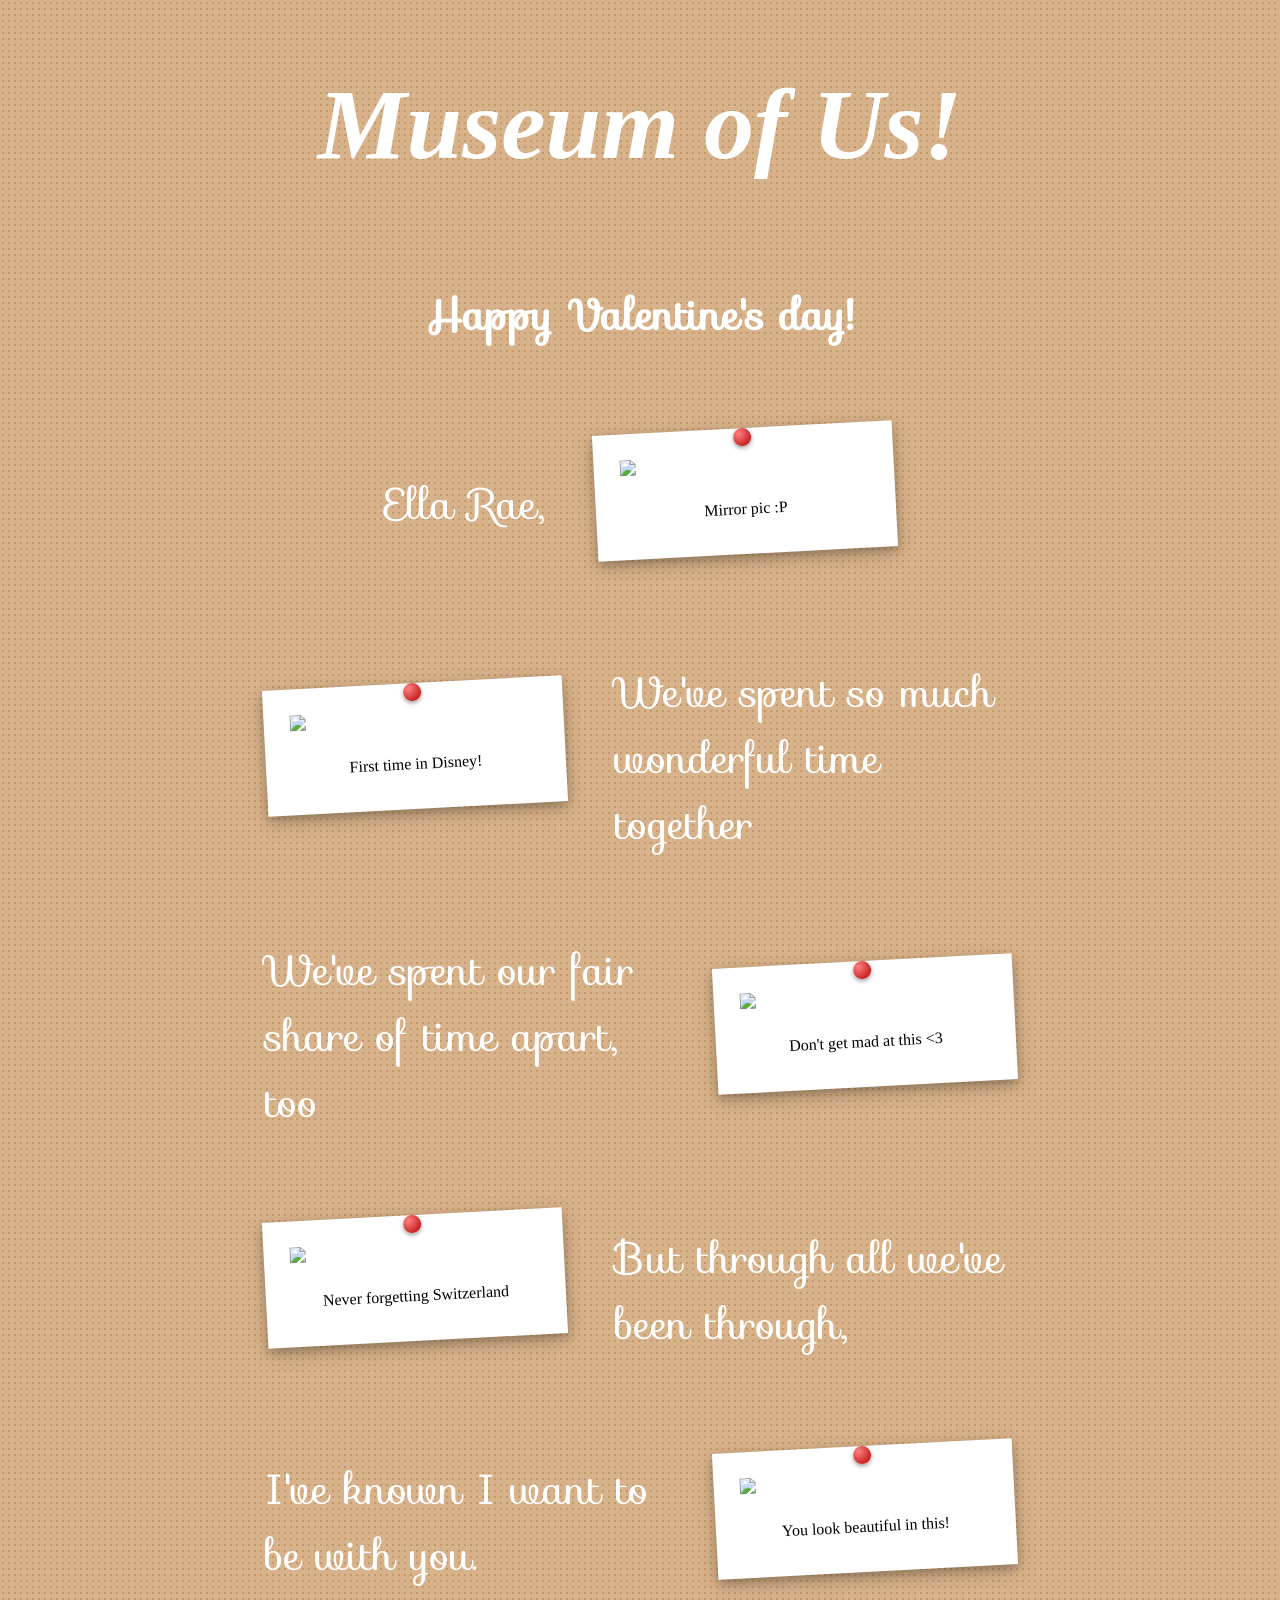
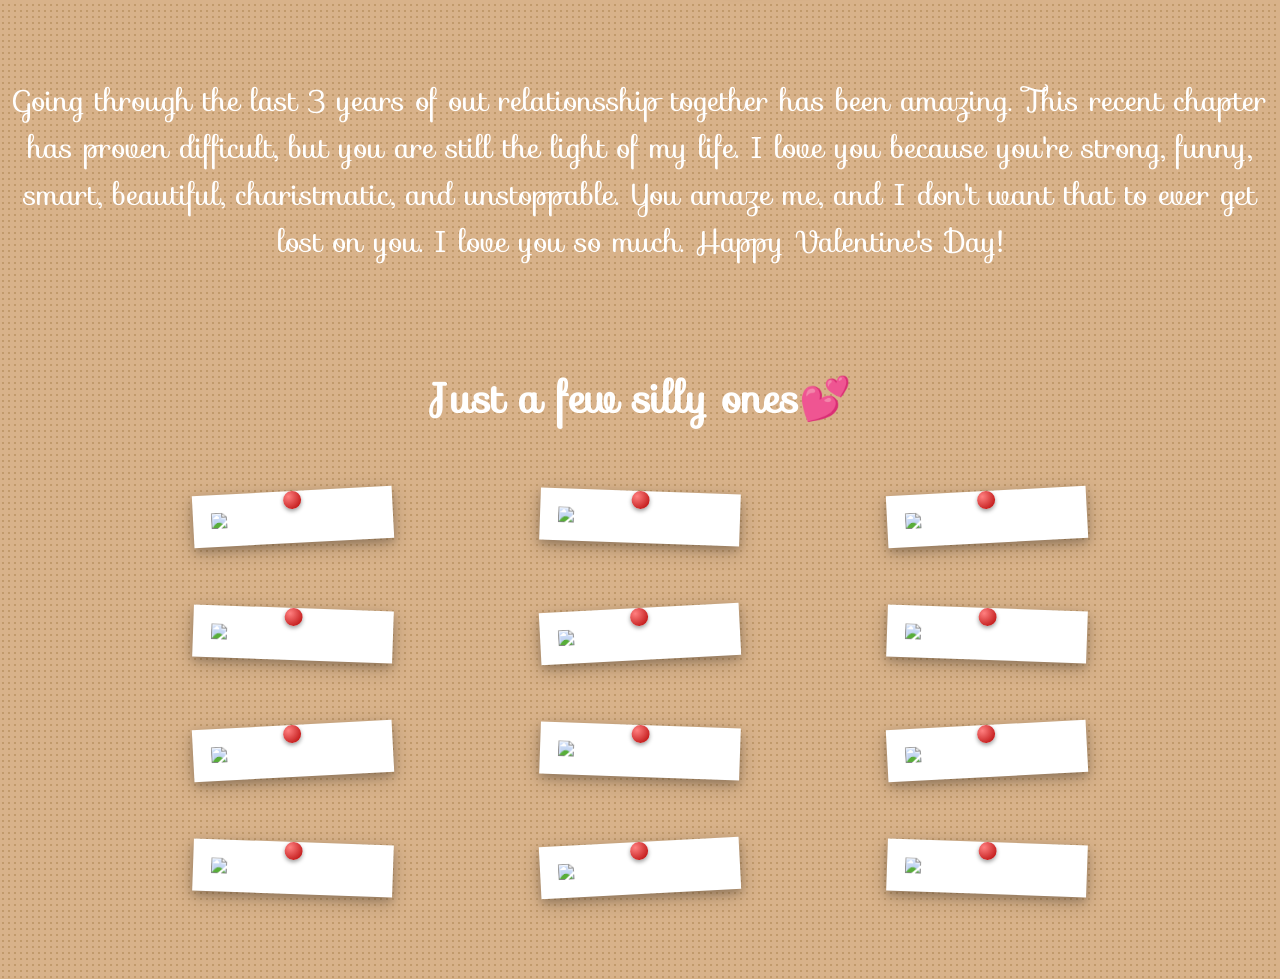
==== Love.html @ 30f67781 "Add files via upload" ====
<!DOCTYPE html>
<html lang="en">
<head>
    <meta charset="UTF-8">
    <title>Happy Valentine's Day!</title>
    <link rel="stylesheet" href="Love.css">
    <link rel="stylesheet" href="https://fonts.googleapis.com/css?family=Sofia">
</head>
<body>
    <h1>Museum of Us!</h1>

    <h2 class="gallery-title">
        Happy Valentine's day!
    </h2>


<div class="row right">
  <div class="polaroid">
    <img src="/Users/karleaugustine/Documents/CSU/Fall D 2025/CSC450/VSCode/Website for Ella/images/FE648D5F-FF96-4339-B266-048A8FA4B8FD_1_201_a.jpeg">
    <div class="container">
      <p>Mirror pic :P</p>
    </div>
  </div>

  <div class="text">
    Ella Rae,
  </div>
</div>

<div class="row left">
  <div class="polaroid">
    <img src="/Users/karleaugustine/Documents/CSU/Fall D 2025/CSC450/VSCode/Website for Ella/images/A79AAF36-A0E9-4FE6-902E-DC66E10CE543.jpeg">
    <div class="container">
      <p>First time in Disney!</p>
    </div>
  </div>

  <div class="text">
    We've spent so much wonderful time together
  </div>
</div>

<div class="row right">
  <div class="polaroid">
    <img src="/Users/karleaugustine/Documents/CSU/Fall D 2025/CSC450/VSCode/Website for Ella/images/ellaft.jpeg">
    <div class="container">
      <p>Don't get mad at this <3</p>
    </div>
  </div>

  <div class="text">
    We've spent our fair share of time apart, too
  </div>
</div>

<div class="row left">
  <div class="polaroid">
    <img src="/Users/karleaugustine/Documents/CSU/Fall D 2025/CSC450/VSCode/Website for Ella/images/IMG_7657.jpeg">
    <div class="container">
      <p>Never forgetting Switzerland</p>
    </div>
  </div>

  <div class="text">
    But through all we've been through,
  </div>
</div>

<div class="row right">
  <div class="polaroid">
    <img src="/Users/karleaugustine/Documents/CSU/Fall D 2025/CSC450/VSCode/Website for Ella/images/IMG_7672.jpeg">
    <div class="container">
      <p>You look beautiful in this!</p>
    </div>
  </div>

  <div class="text">
    I've known I want to be with you.
  </div>
</div>

<p class = "heartfeltMessage">
    Going through the last 3 years of out relationsship together has been amazing. This recent chapter has proven difficult, but you are still the light of my life. I love you because you're strong, funny, smart, beautiful, charistmatic, and unstoppable. You amaze me, and I don't want that to ever get lost on you. I love you so much. Happy Valentine's Day!
</p1>

<h2 class="gallery-title">Just a few silly ones💕</h2>

<div class="polaroid-grid">
  <div class="polaroid">
    <img src="/Users/karleaugustine/Documents/CSU/Fall D 2025/CSC450/VSCode/Website for Ella/images/0C4DFBE9-C5E0-4404-B04A-B69EA50B0DDC.jpeg">
  </div>
  <div class="polaroid">
    <img src="/Users/karleaugustine/Documents/CSU/Fall D 2025/CSC450/VSCode/Website for Ella/images/9ADC3E48-E852-45F6-AC04-B742553343AC_1_201_a.jpeg">
  </div>
  <div class="polaroid">
    <img src="/Users/karleaugustine/Documents/CSU/Fall D 2025/CSC450/VSCode/Website for Ella/images/9FDC1A21-2BAB-4E47-A02D-D4B5FC3E8DA6.jpeg">
  </div>
  <div class="polaroid">
    <img src="/Users/karleaugustine/Documents/CSU/Fall D 2025/CSC450/VSCode/Website for Ella/images/840967DE-530D-4FD6-8E19-C689F5546C60.jpeg">
  </div>
  <div class="polaroid">
    <img src="/Users/karleaugustine/Documents/CSU/Fall D 2025/CSC450/VSCode/Website for Ella/images/6928500D-A2A8-42E8-9A0B-D8FB3236AA26_4_5005_c.jpeg">
  </div>
  <div class="polaroid">
    <img src="/Users/karleaugustine/Documents/CSU/Fall D 2025/CSC450/VSCode/Website for Ella/images/A0D3555D-60BD-44D2-830A-140F1077F35B.jpeg">
  </div>
  <div class="polaroid">
    <img src="/Users/karleaugustine/Documents/CSU/Fall D 2025/CSC450/VSCode/Website for Ella/images/B34D8E74-71FD-46D0-9D19-577A5DF55568.jpeg">
  </div>
  <div class="polaroid">
    <img src="/Users/karleaugustine/Documents/CSU/Fall D 2025/CSC450/VSCode/Website for Ella/images/D10C3EE1-E97E-4730-89FC-90CFB016E3D3.jpeg">
  </div>
  <div class="polaroid">
    <img src="/Users/karleaugustine/Documents/CSU/Fall D 2025/CSC450/VSCode/Website for Ella/images/F98C5DC7-B96E-4959-8698-88F04F122800.jpeg">
  </div>
  <div class="polaroid">
    <img src="/Users/karleaugustine/Documents/CSU/Fall D 2025/CSC450/VSCode/Website for Ella/images/lp_image.jpeg">
  </div>
  <div class="polaroid">
    <img src="/Users/karleaugustine/Documents/CSU/Fall D 2025/CSC450/VSCode/Website for Ella/images/IMG_8205.jpeg">
  </div>
  <div class="polaroid">
    <img src="/Users/karleaugustine/Documents/CSU/Fall D 2025/CSC450/VSCode/Website for Ella/images/IMG_8207.jpeg">
  </div>
</div>


</body>
</html>
---- Love.css ----
h1 {
    color: white;
    font-style: italic;
    font-family: cursive;
    font-size: 100px;
    text-align: center;
}

.heartfeltMessage {
    color: white;
    font-family: "sofia";
    font-size: 30px;
    text-align: center;
}

.text {
  color: white;
  font-family: "Sofia";
  font-size: 42px;
  max-width: 400px;
}

.row {
  display: flex;
  align-items: center;
  justify-content: center;
  gap: 50px;
  margin: 80px 0;
}

.row.right {
  flex-direction: row-reverse;
}

body {
  background-color: #d8b28a;
  background-image: radial-gradient(#c19a6b 1px, transparent 1px);
  background-size: 6px 6px;
}


.polaroid {
  width: 300px;
  background-color: white;
  padding: 20px;
  padding-bottom: 20px; /* thicker bottom like real polaroid */
  box-shadow: 0 4px 8px rgba(0,0,0,0.2), 0 6px 20px rgba(0,0,0,0.19);
  margin-bottom: 25px;
  box-sizing: border-box;
  position: relative;
}

/* Red push pin */
.polaroid::before {
  content: "";
  width: 18px;
  height: 18px;
  background: radial-gradient(circle at 30% 30%, #ff8080, #b30000);
  border-radius: 50%;
  position: absolute;
  top: 0px;
  left: 50%;
  transform: translateX(-50%);
  box-shadow: 0 2px 4px rgba(0,0,0,0.4);
}

/* Tilt variation */
.polaroid:nth-child(odd) {
  transform: rotate(-3deg);
}

.polaroid:nth-child(even) {
  transform: rotate(2deg);
}

/* Image centered with even frame */
.polaroid img {
  width: 100%;
  display: block;
  border: 6px solid white; /* ensures equal left/right frame */
  box-sizing: border-box;
  margin: 0 auto;
}

/* Caption */
.container {
  text-align: center;
  padding-top: 8px;

}

.gallery-title {
  text-align: center;
  color: white;
  font-family: "Sofia";
  font-size: 42px;
  margin-top: 100px;
}

.polaroid-grid {
  display: grid;
  grid-template-columns: repeat(3, 1fr);
  gap: 40px;
  max-width: 1000px;
  margin: 60px auto;
  justify-items: center;
}

.polaroid-grid .polaroid {
  width: 200px;
  padding: 12px;
}
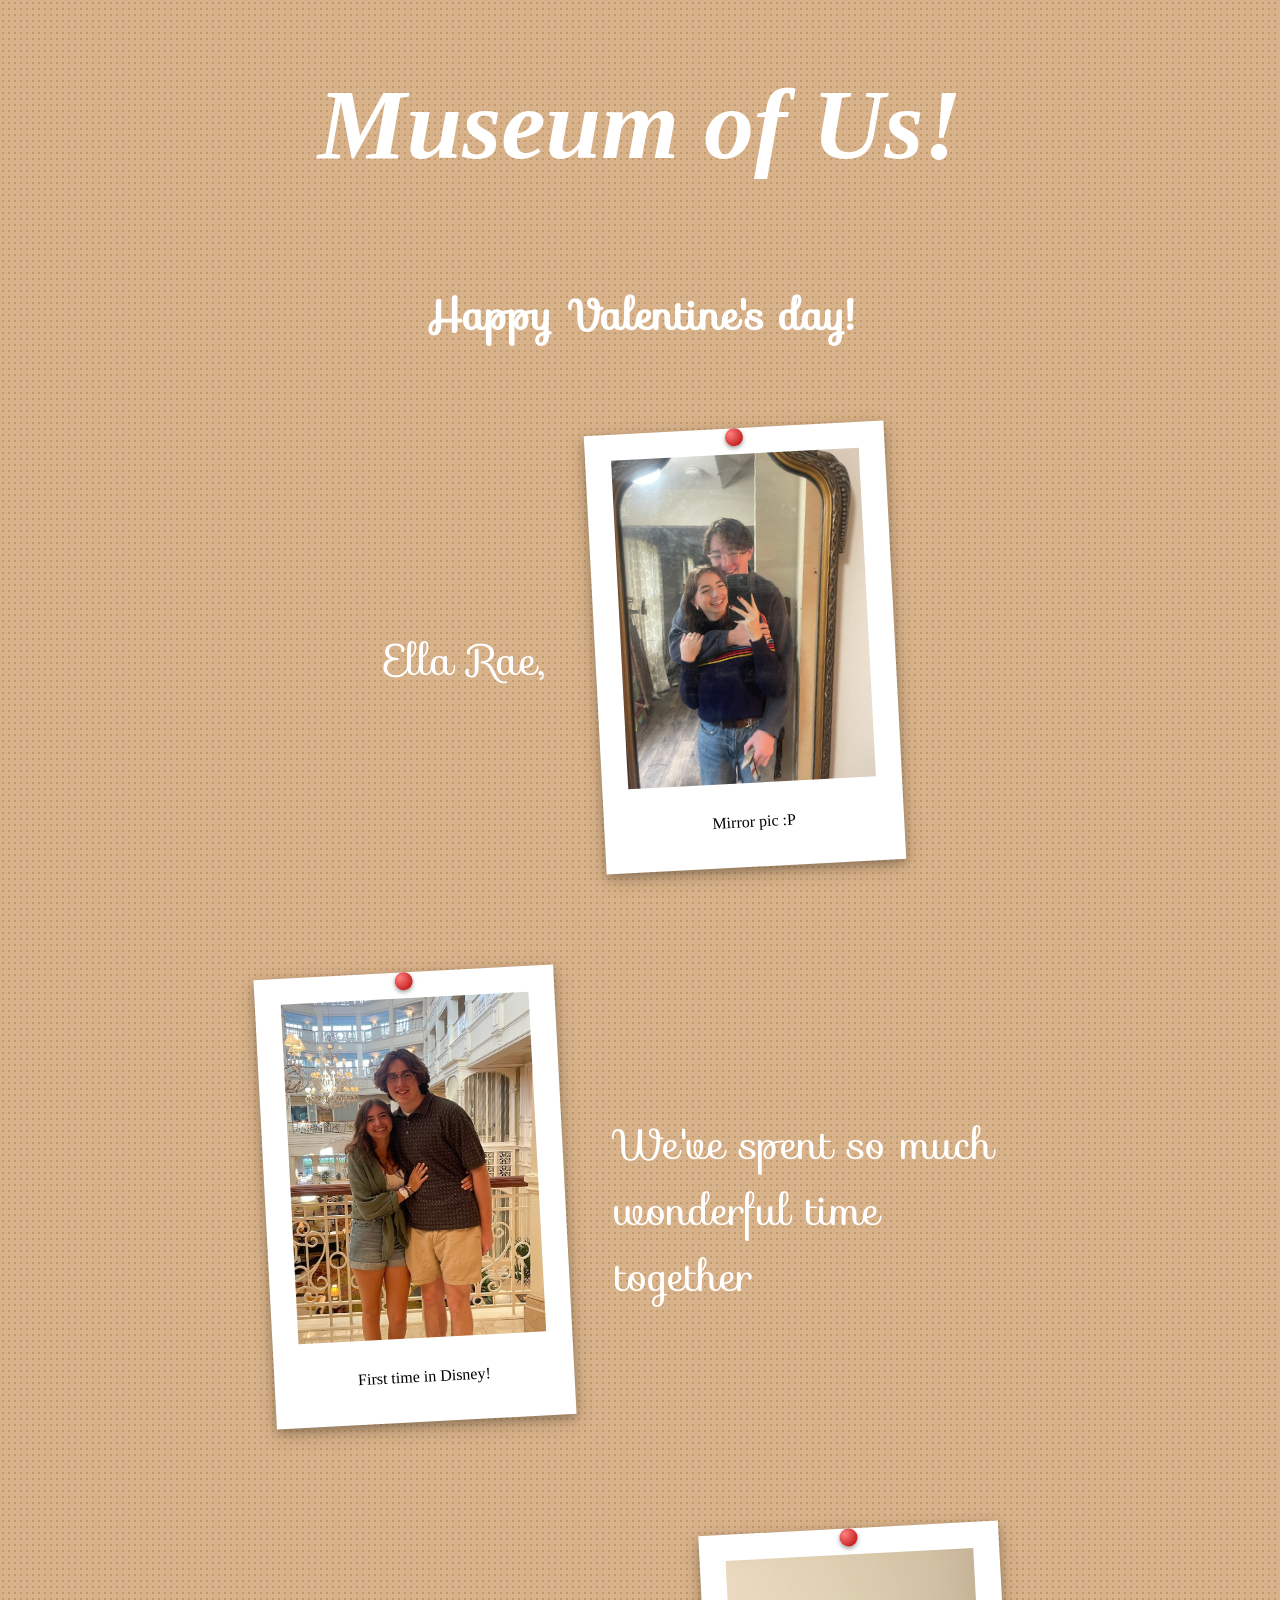
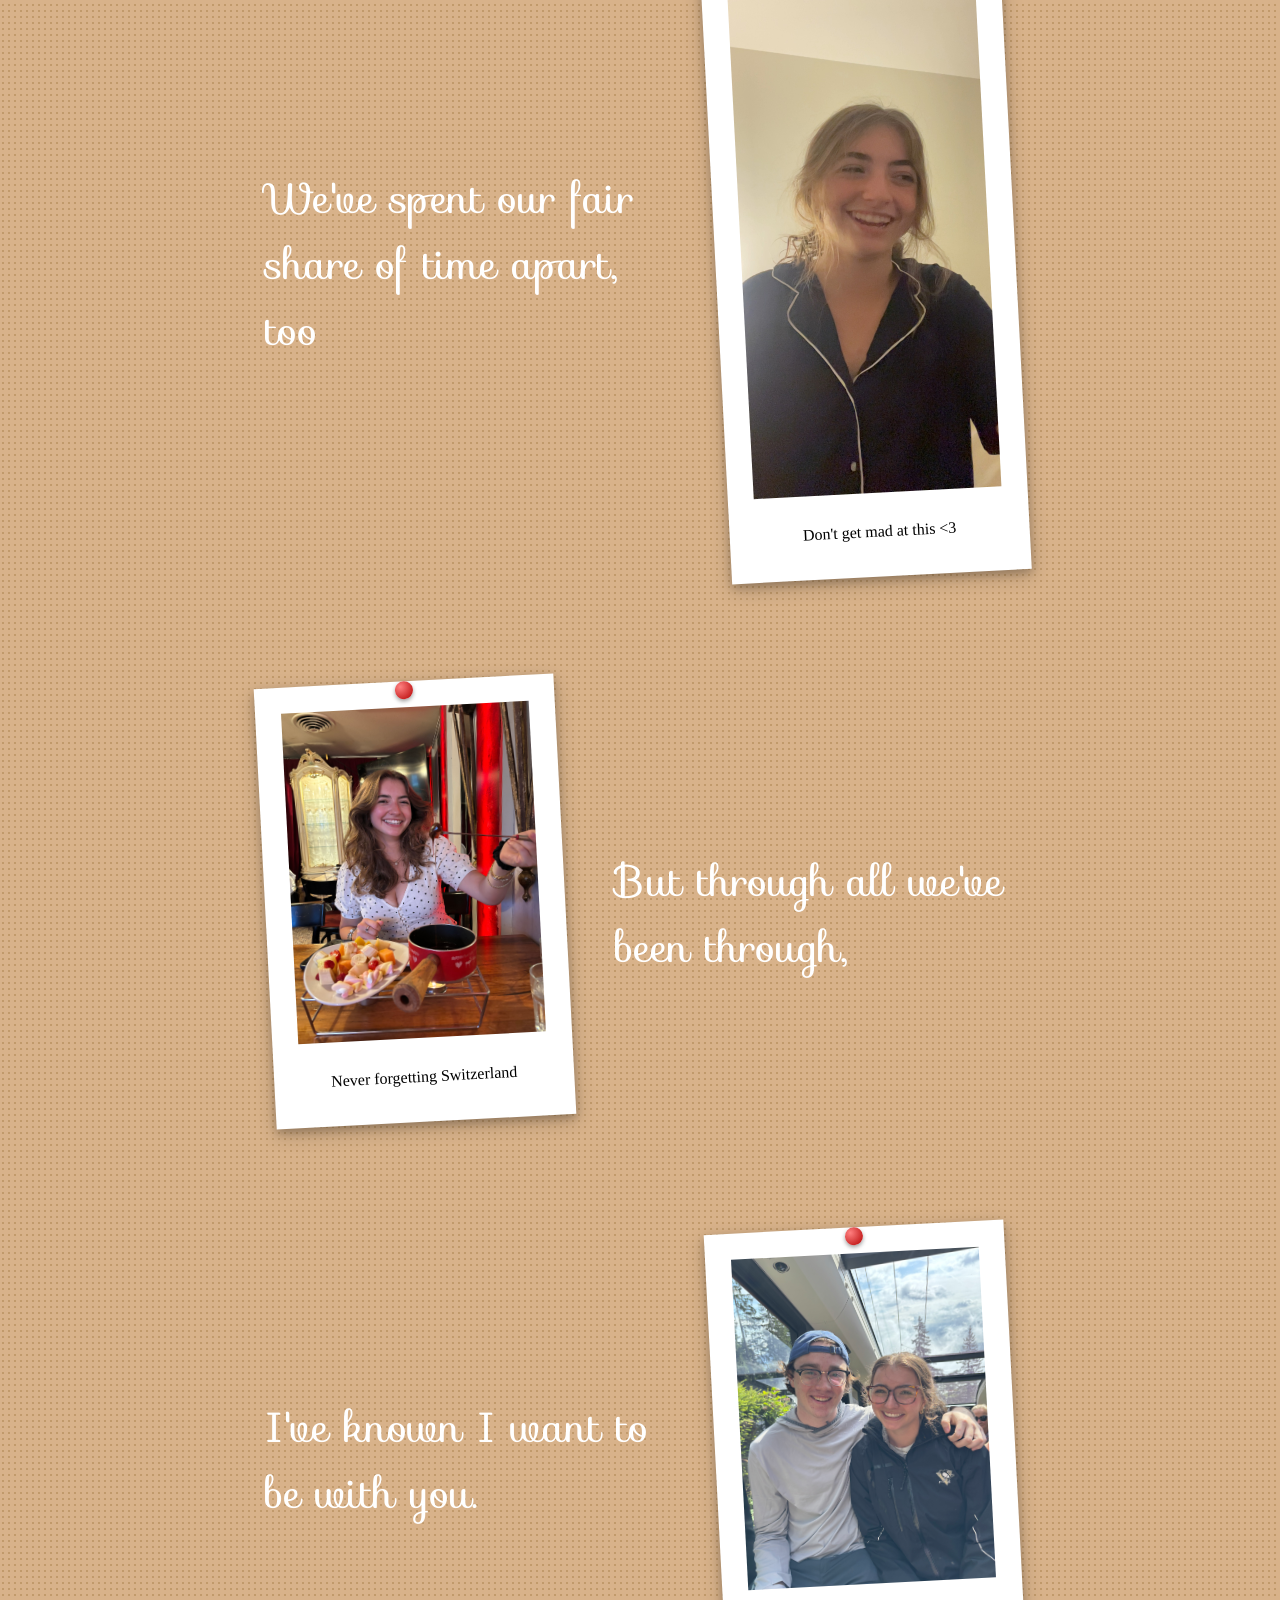
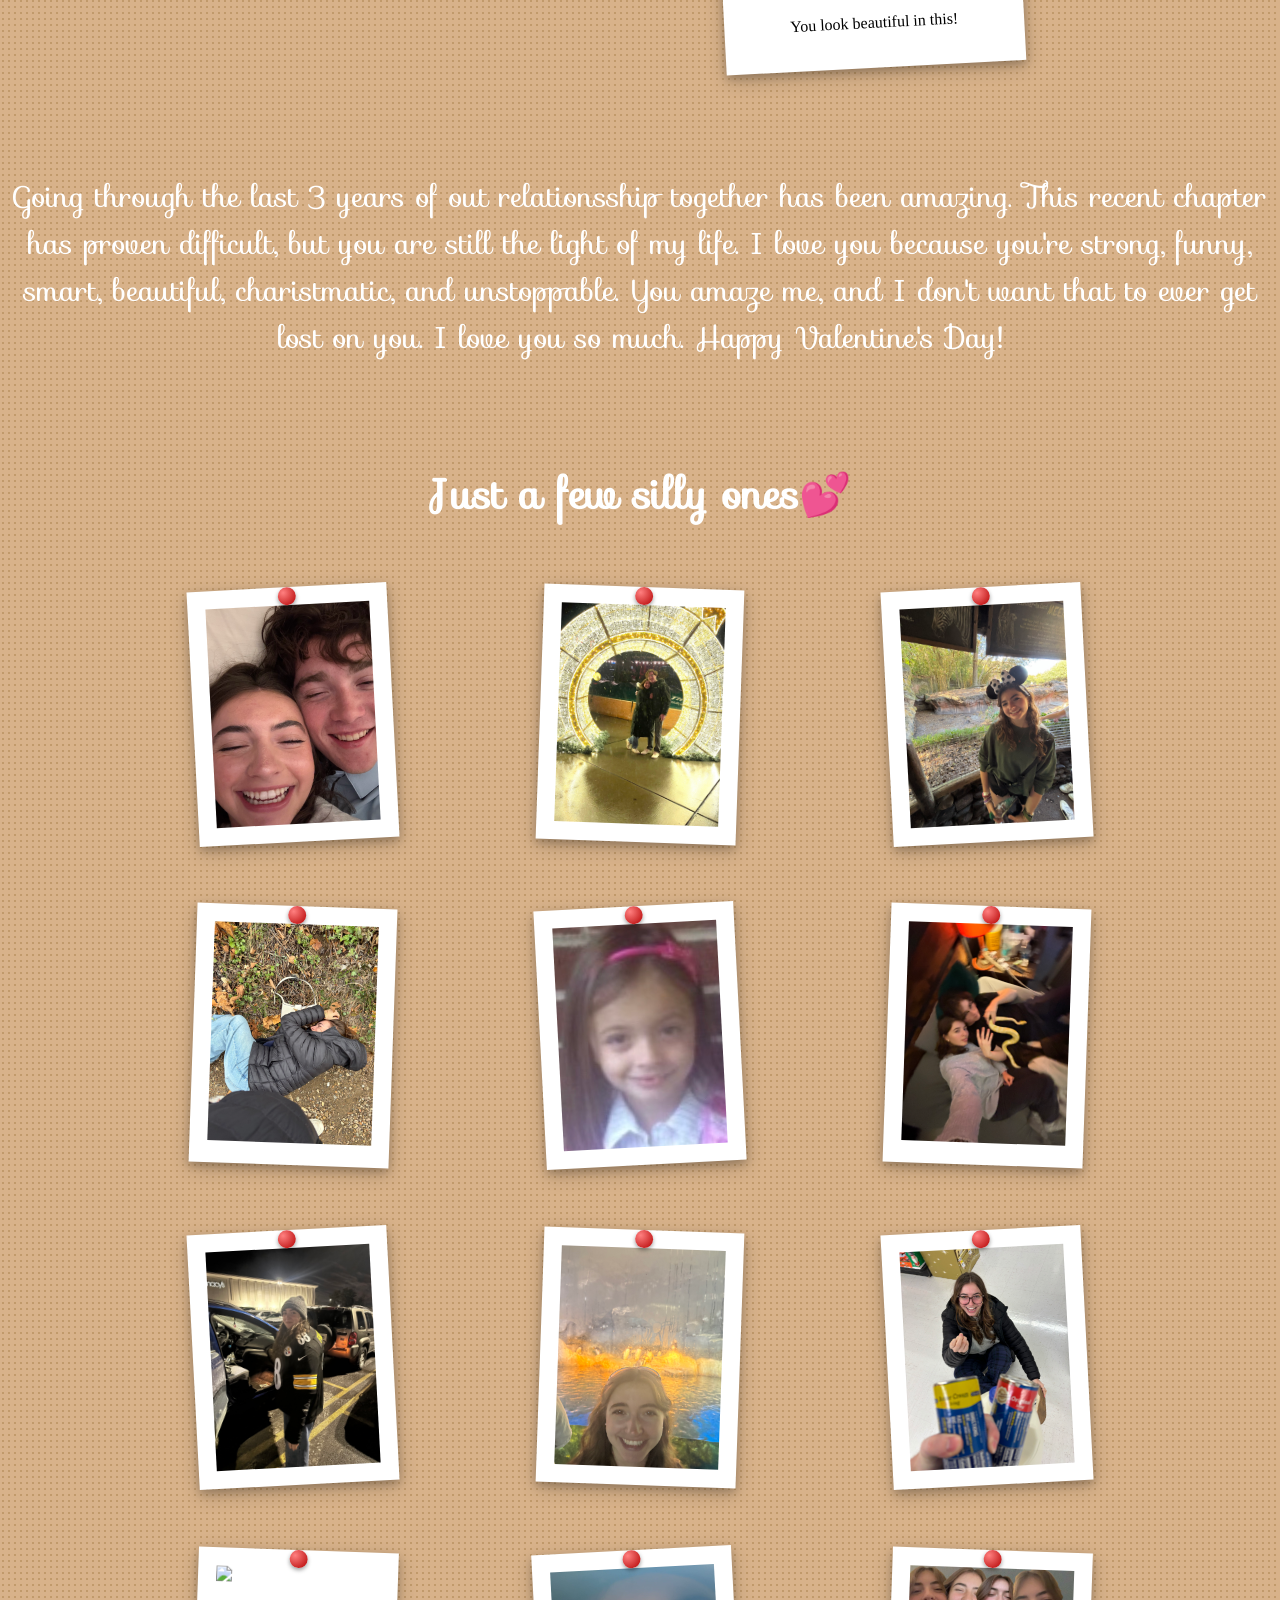
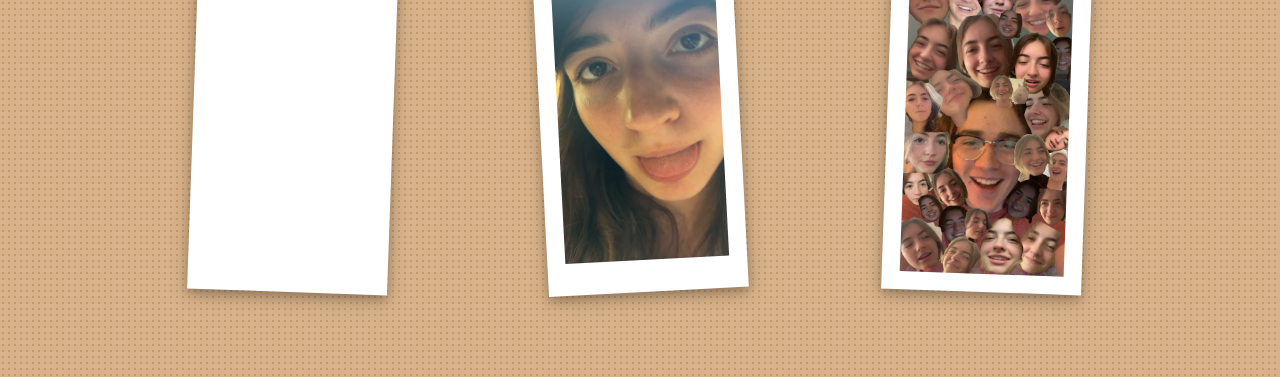
==== commit bfa9f333: "changing file structure of images" ====
--- a/Love.html
+++ b/Love.html
@@ -16,7 +16,7 @@
 
 <div class="row right">
   <div class="polaroid">
-    <img src="/Users/karleaugustine/Documents/CSU/Fall D 2025/CSC450/VSCode/Website for Ella/images/FE648D5F-FF96-4339-B266-048A8FA4B8FD_1_201_a.jpeg">
+    <img src="FE648D5F-FF96-4339-B266-048A8FA4B8FD_1_201_a.jpeg">
     <div class="container">
       <p>Mirror pic :P</p>
     </div>
@@ -29,7 +29,7 @@
 
 <div class="row left">
   <div class="polaroid">
-    <img src="/Users/karleaugustine/Documents/CSU/Fall D 2025/CSC450/VSCode/Website for Ella/images/A79AAF36-A0E9-4FE6-902E-DC66E10CE543.jpeg">
+    <img src="A79AAF36-A0E9-4FE6-902E-DC66E10CE543.jpeg">
     <div class="container">
       <p>First time in Disney!</p>
     </div>
@@ -42,7 +42,7 @@
 
 <div class="row right">
   <div class="polaroid">
-    <img src="/Users/karleaugustine/Documents/CSU/Fall D 2025/CSC450/VSCode/Website for Ella/images/ellaft.jpeg">
+    <img src="ellaft.jpeg">
     <div class="container">
       <p>Don't get mad at this <3</p>
     </div>
@@ -55,7 +55,7 @@
 
 <div class="row left">
   <div class="polaroid">
-    <img src="/Users/karleaugustine/Documents/CSU/Fall D 2025/CSC450/VSCode/Website for Ella/images/IMG_7657.jpeg">
+    <img src="IMG_7657.jpeg">
     <div class="container">
       <p>Never forgetting Switzerland</p>
     </div>
@@ -68,7 +68,7 @@
 
 <div class="row right">
   <div class="polaroid">
-    <img src="/Users/karleaugustine/Documents/CSU/Fall D 2025/CSC450/VSCode/Website for Ella/images/IMG_7672.jpeg">
+    <img src="IMG_7672.jpeg">
     <div class="container">
       <p>You look beautiful in this!</p>
     </div>
@@ -87,43 +87,43 @@
 
 <div class="polaroid-grid">
   <div class="polaroid">
-    <img src="/Users/karleaugustine/Documents/CSU/Fall D 2025/CSC450/VSCode/Website for Ella/images/0C4DFBE9-C5E0-4404-B04A-B69EA50B0DDC.jpeg">
+    <img src="0C4DFBE9-C5E0-4404-B04A-B69EA50B0DDC.jpeg">
   </div>
   <div class="polaroid">
-    <img src="/Users/karleaugustine/Documents/CSU/Fall D 2025/CSC450/VSCode/Website for Ella/images/9ADC3E48-E852-45F6-AC04-B742553343AC_1_201_a.jpeg">
+    <img src="9ADC3E48-E852-45F6-AC04-B742553343AC_1_201_a.jpeg">
   </div>
   <div class="polaroid">
-    <img src="/Users/karleaugustine/Documents/CSU/Fall D 2025/CSC450/VSCode/Website for Ella/images/9FDC1A21-2BAB-4E47-A02D-D4B5FC3E8DA6.jpeg">
+    <img src="9FDC1A21-2BAB-4E47-A02D-D4B5FC3E8DA6.jpeg">
   </div>
   <div class="polaroid">
-    <img src="/Users/karleaugustine/Documents/CSU/Fall D 2025/CSC450/VSCode/Website for Ella/images/840967DE-530D-4FD6-8E19-C689F5546C60.jpeg">
+    <img src="840967DE-530D-4FD6-8E19-C689F5546C60.jpeg">
   </div>
   <div class="polaroid">
-    <img src="/Users/karleaugustine/Documents/CSU/Fall D 2025/CSC450/VSCode/Website for Ella/images/6928500D-A2A8-42E8-9A0B-D8FB3236AA26_4_5005_c.jpeg">
+    <img src="6928500D-A2A8-42E8-9A0B-D8FB3236AA26_4_5005_c.jpeg">
   </div>
   <div class="polaroid">
-    <img src="/Users/karleaugustine/Documents/CSU/Fall D 2025/CSC450/VSCode/Website for Ella/images/A0D3555D-60BD-44D2-830A-140F1077F35B.jpeg">
+    <img src="A0D3555D-60BD-44D2-830A-140F1077F35B.jpeg">
   </div>
   <div class="polaroid">
-    <img src="/Users/karleaugustine/Documents/CSU/Fall D 2025/CSC450/VSCode/Website for Ella/images/B34D8E74-71FD-46D0-9D19-577A5DF55568.jpeg">
+    <img src="B34D8E74-71FD-46D0-9D19-577A5DF55568.jpeg">
   </div>
   <div class="polaroid">
-    <img src="/Users/karleaugustine/Documents/CSU/Fall D 2025/CSC450/VSCode/Website for Ella/images/D10C3EE1-E97E-4730-89FC-90CFB016E3D3.jpeg">
+    <img src="D10C3EE1-E97E-4730-89FC-90CFB016E3D3.jpeg">
   </div>
   <div class="polaroid">
-    <img src="/Users/karleaugustine/Documents/CSU/Fall D 2025/CSC450/VSCode/Website for Ella/images/F98C5DC7-B96E-4959-8698-88F04F122800.jpeg">
+    <img src="F98C5DC7-B96E-4959-8698-88F04F122800.jpeg">
   </div>
   <div class="polaroid">
-    <img src="/Users/karleaugustine/Documents/CSU/Fall D 2025/CSC450/VSCode/Website for Ella/images/lp_image.jpeg">
+    <img src="lp_image.jpeg">
   </div>
   <div class="polaroid">
-    <img src="/Users/karleaugustine/Documents/CSU/Fall D 2025/CSC450/VSCode/Website for Ella/images/IMG_8205.jpeg">
+    <img src="IMG_8205.jpeg">
   </div>
   <div class="polaroid">
-    <img src="/Users/karleaugustine/Documents/CSU/Fall D 2025/CSC450/VSCode/Website for Ella/images/IMG_8207.jpeg">
+    <img src="IMG_8207.jpeg">
   </div>
 </div>
 
 
 </body>
-</html>+</html>
